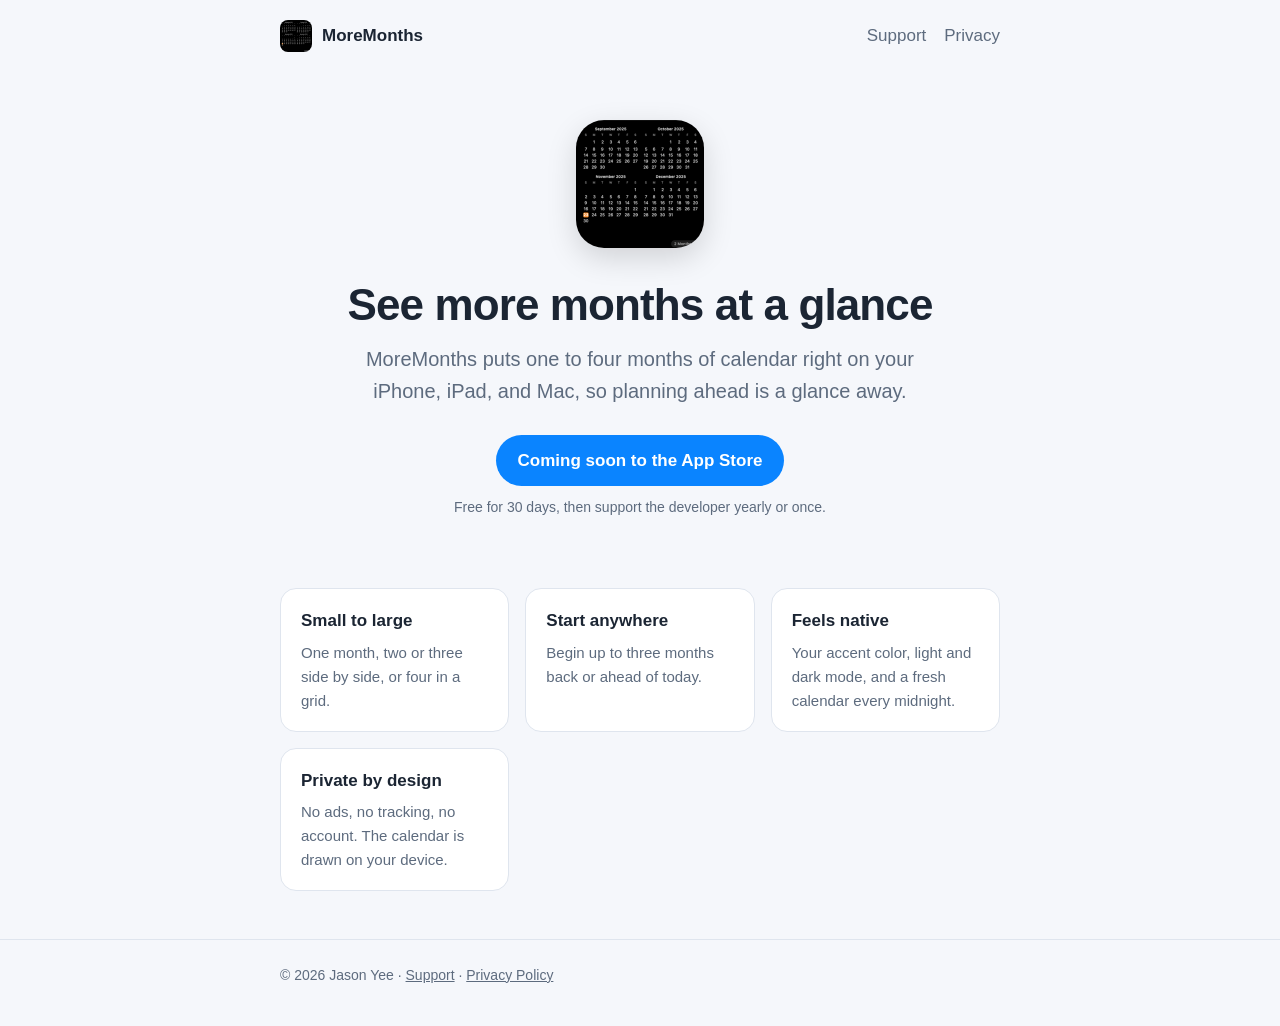
==== index.html @ 01ff8277 "Add MoreMonths landing, support, and privacy pages Co-Authored-By: Claude Opus 5.5 <noreply@anthropi" ====
<!DOCTYPE html>
<html lang="en">
<head>
  <meta charset="utf-8">
  <meta name="viewport" content="width=device-width, initial-scale=1">
  <title>MoreMonths — Multi-month calendar widgets</title>
  <meta name="description" content="MoreMonths puts one to four months of calendar on your iPhone, iPad, and Mac Home Screen or desktop. No ads, no tracking.">
  <link rel="icon" href="assets/favicon.png">
  <link rel="stylesheet" href="assets/style.css">
</head>
<body>
  <div class="wrap">
    <header class="site">
      <a class="brand" href="./"><img src="assets/icon-256.png" alt="">MoreMonths</a>
      <nav><a href="support.html">Support</a><a href="privacy.html">Privacy</a></nav>
    </header>

    <section class="hero">
      <img class="icon" src="assets/icon-256.png" alt="MoreMonths app icon">
      <h1>See more months at a glance</h1>
      <p class="lede">MoreMonths puts one to four months of calendar right on your iPhone, iPad, and Mac, so planning ahead is a glance away.</p>
      <span class="button">Coming soon to the App Store</span>
      <p class="note">Free for 30 days, then support the developer yearly or once.</p>
    </section>

    <section class="shots" aria-label="Screenshots"></section>

    <section class="features">
      <div class="feature">
        <h3>Small to large</h3>
        <p>One month, two or three side by side, or four in a grid.</p>
      </div>
      <div class="feature">
        <h3>Start anywhere</h3>
        <p>Begin up to three months back or ahead of today.</p>
      </div>
      <div class="feature">
        <h3>Feels native</h3>
        <p>Your accent color, light and dark mode, and a fresh calendar every midnight.</p>
      </div>
      <div class="feature">
        <h3>Private by design</h3>
        <p>No ads, no tracking, no account. The calendar is drawn on your device.</p>
      </div>
    </section>
  </div>

  <footer class="site">
    <div class="wrap">
      © 2026 Jason Yee · <a href="support.html">Support</a> · <a href="privacy.html">Privacy Policy</a>
    </div>
  </footer>
</body>
</html>
---- assets/style.css ----
:root {
  --bg: #f5f7fb;
  --surface: #ffffff;
  --text: #1b2533;
  --muted: #5d6b7e;
  --accent: #0a84ff;
  --border: #dfe5ee;
}

@media (prefers-color-scheme: dark) {
  :root {
    --bg: #0f1218;
    --surface: #181d26;
    --text: #e8edf4;
    --muted: #98a4b5;
    --accent: #409cff;
    --border: #2a3140;
  }
}

* { box-sizing: border-box; }

body {
  margin: 0;
  background: var(--bg);
  color: var(--text);
  font: 17px/1.6 -apple-system, BlinkMacSystemFont, "SF Pro Text", "Helvetica Neue", Arial, sans-serif;
}

a { color: var(--accent); }

.wrap { max-width: 760px; margin: 0 auto; padding: 0 20px; }

header.site {
  display: flex;
  align-items: center;
  justify-content: space-between;
  padding: 20px 0;
}

header.site .brand {
  display: flex;
  align-items: center;
  gap: 10px;
  color: var(--text);
  font-weight: 600;
  text-decoration: none;
}

header.site .brand img { width: 32px; height: 32px; border-radius: 8px; }

header.site nav a { margin-left: 18px; color: var(--muted); text-decoration: none; }
header.site nav a:hover { color: var(--text); }

.hero { text-align: center; padding: 48px 0 32px; }
.hero img.icon { width: 128px; height: 128px; border-radius: 28px; box-shadow: 0 10px 30px rgba(0, 0, 0, 0.15); }
.hero h1 { font-size: 44px; line-height: 1.15; margin: 24px 0 12px; letter-spacing: -0.02em; }
.hero p.lede { font-size: 20px; color: var(--muted); margin: 0 auto 28px; max-width: 560px; }

.button {
  display: inline-block;
  padding: 12px 22px;
  border-radius: 999px;
  background: var(--accent);
  color: #fff;
  font-weight: 600;
  text-decoration: none;
}

.note { font-size: 14px; color: var(--muted); margin-top: 10px; }

.shots {
  display: flex;
  gap: 16px;
  overflow-x: auto;
  padding: 8px 0 24px;
  scroll-snap-type: x mandatory;
}
.shots img { height: 520px; border-radius: 18px; scroll-snap-align: center; flex: none; }
.shots:empty { display: none; }

.features {
  display: grid;
  grid-template-columns: repeat(auto-fit, minmax(210px, 1fr));
  gap: 16px;
  margin: 24px 0 48px;
}
.feature {
  background: var(--surface);
  border: 1px solid var(--border);
  border-radius: 16px;
  padding: 18px 20px;
}
.feature h3 { margin: 0 0 6px; font-size: 17px; }
.feature p { margin: 0; color: var(--muted); font-size: 15px; }

article { padding: 16px 0 48px; }
article h1 { font-size: 34px; line-height: 1.2; margin: 16px 0 4px; }
article h2 { font-size: 21px; margin: 32px 0 8px; }
article .updated { color: var(--muted); margin: 0 0 24px; }

footer.site {
  border-top: 1px solid var(--border);
  padding: 24px 0 40px;
  color: var(--muted);
  font-size: 14px;
}
footer.site a { color: var(--muted); }

@media (max-width: 560px) {
  .hero h1 { font-size: 34px; }
  .shots img { height: 420px; }
}
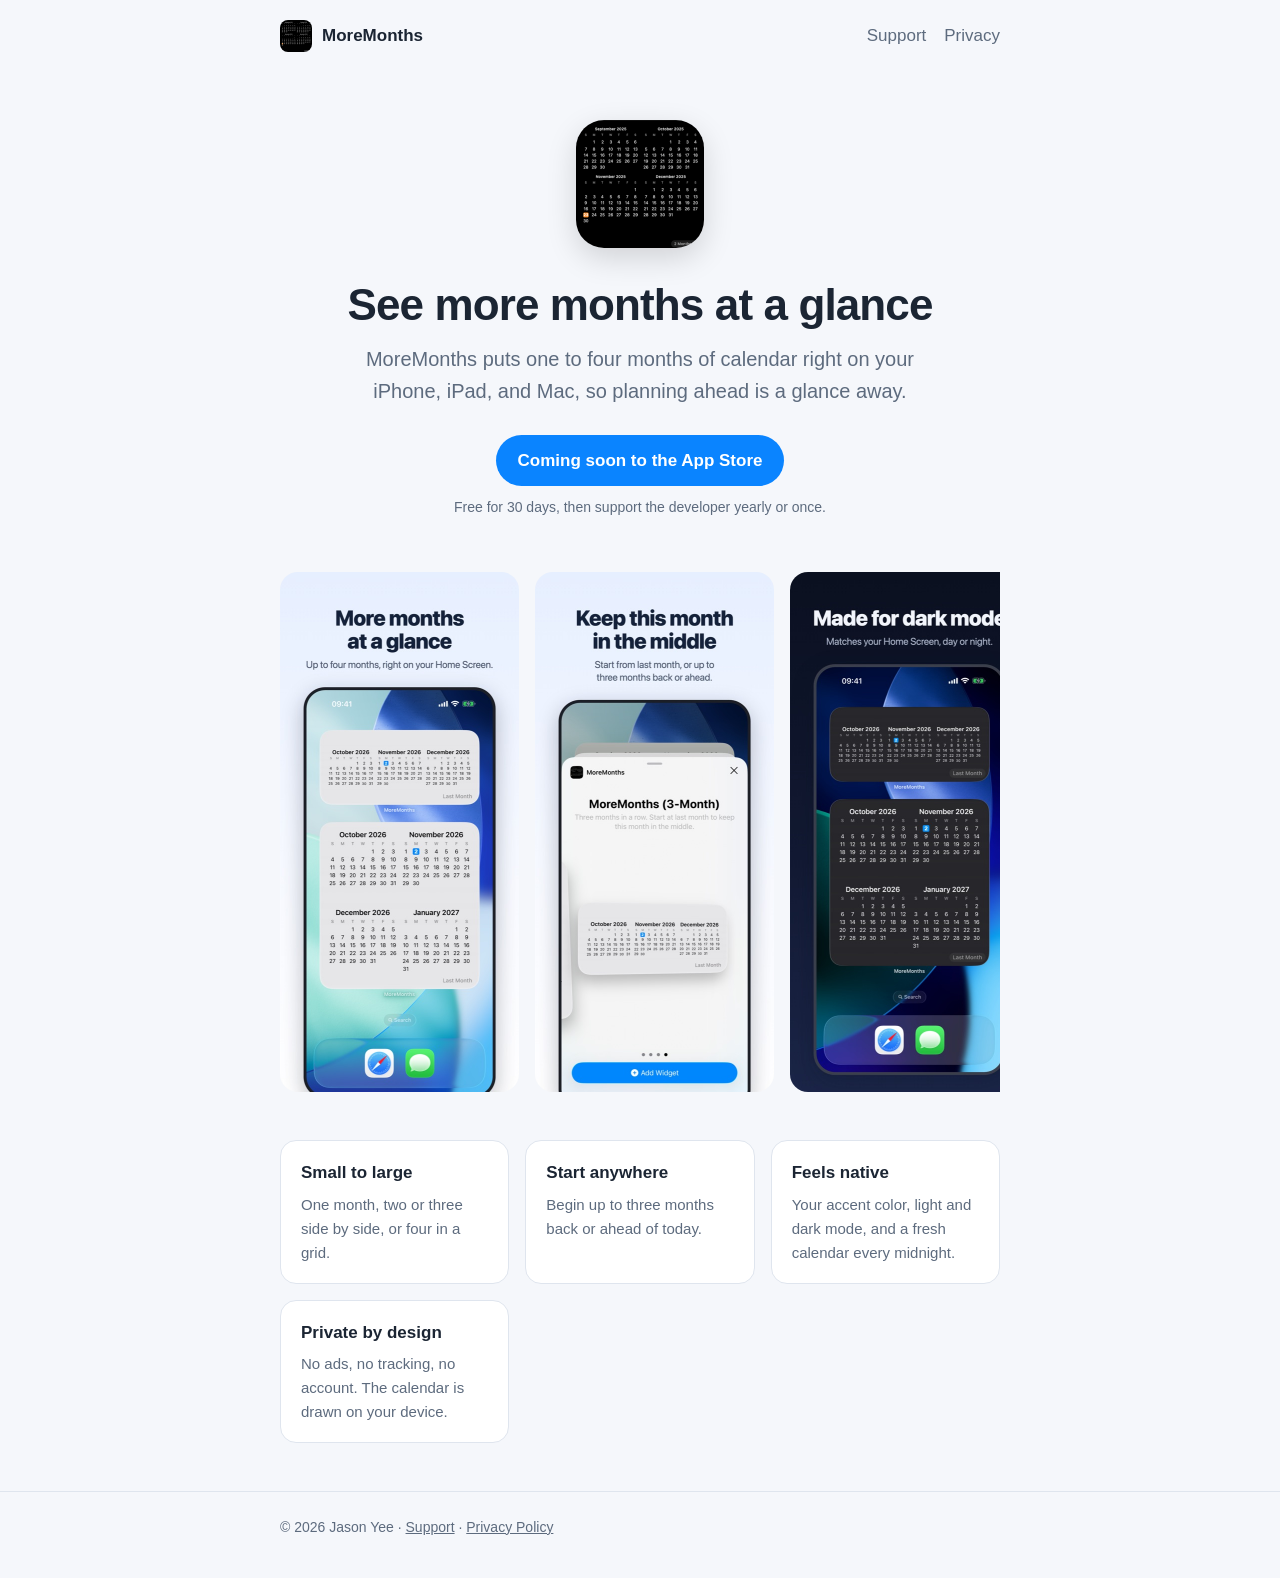
==== commit 548cd5a8: "Add App Store screenshots and link preview image Co-Authored-By: Claude Opus 5.5 <noreply@anthropic." ====
--- a/index.html
+++ b/index.html
@@ -6,6 +6,11 @@
   <title>MoreMonths — Multi-month calendar widgets</title>
   <meta name="description" content="MoreMonths puts one to four months of calendar on your iPhone, iPad, and Mac Home Screen or desktop. No ads, no tracking.">
   <link rel="icon" href="assets/favicon.png">
+  <meta property="og:title" content="MoreMonths — See more months at a glance">
+  <meta property="og:description" content="One to four months of calendar on your iPhone, iPad, and Mac Home Screen. No ads, no tracking.">
+  <meta property="og:image" content="https://jwsy.github.io/moremonths-site/assets/og-image.jpg">
+  <meta property="og:url" content="https://jwsy.github.io/moremonths-site/">
+  <meta name="twitter:card" content="summary_large_image">
   <link rel="stylesheet" href="assets/style.css">
 </head>
 <body>
@@ -23,7 +28,12 @@
       <p class="note">Free for 30 days, then support the developer yearly or once.</p>
     </section>
 
-    <section class="shots" aria-label="Screenshots"></section>
+    <section class="shots" aria-label="Screenshots">
+      <img src="assets/shots/iphone-1-glance.jpg" alt="MoreMonths widgets on an iPhone Home Screen showing October through January" loading="lazy">
+      <img src="assets/shots/iphone-2-middle.jpg" alt="The 3-Month widget starting at last month, with the current month in the middle" loading="lazy">
+      <img src="assets/shots/iphone-3-dark.jpg" alt="MoreMonths widgets in dark mode" loading="lazy">
+      <img src="assets/shots/iphone-4-support.jpg" alt="The support screen with yearly and one-time options" loading="lazy">
+    </section>
 
     <section class="features">
       <div class="feature">
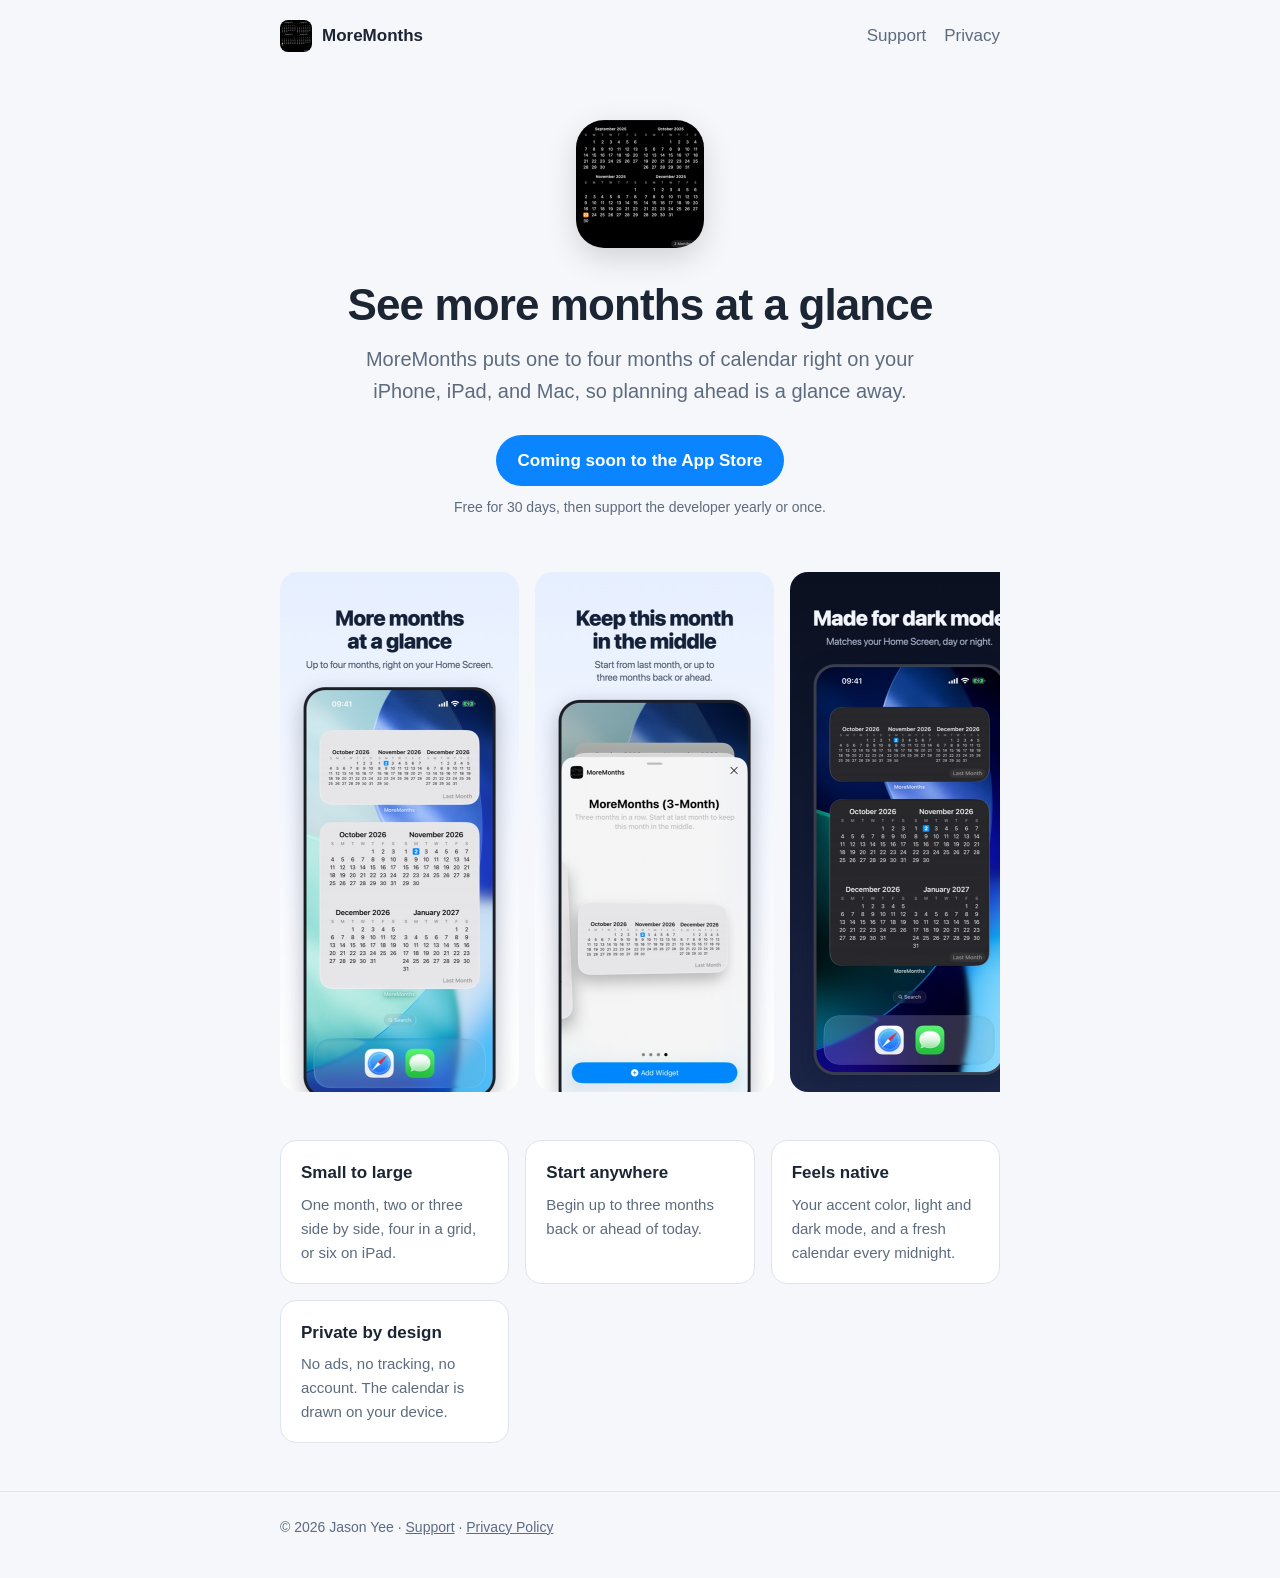
==== commit a80d992a: "Mention the six-month iPad widget Co-Authored-By: Claude Opus 5.5 <noreply@anthropic.com>" ====
--- a/index.html
+++ b/index.html
@@ -38,7 +38,7 @@
     <section class="features">
       <div class="feature">
         <h3>Small to large</h3>
-        <p>One month, two or three side by side, or four in a grid.</p>
+        <p>One month, two or three side by side, four in a grid, or six on iPad.</p>
       </div>
       <div class="feature">
         <h3>Start anywhere</h3>
